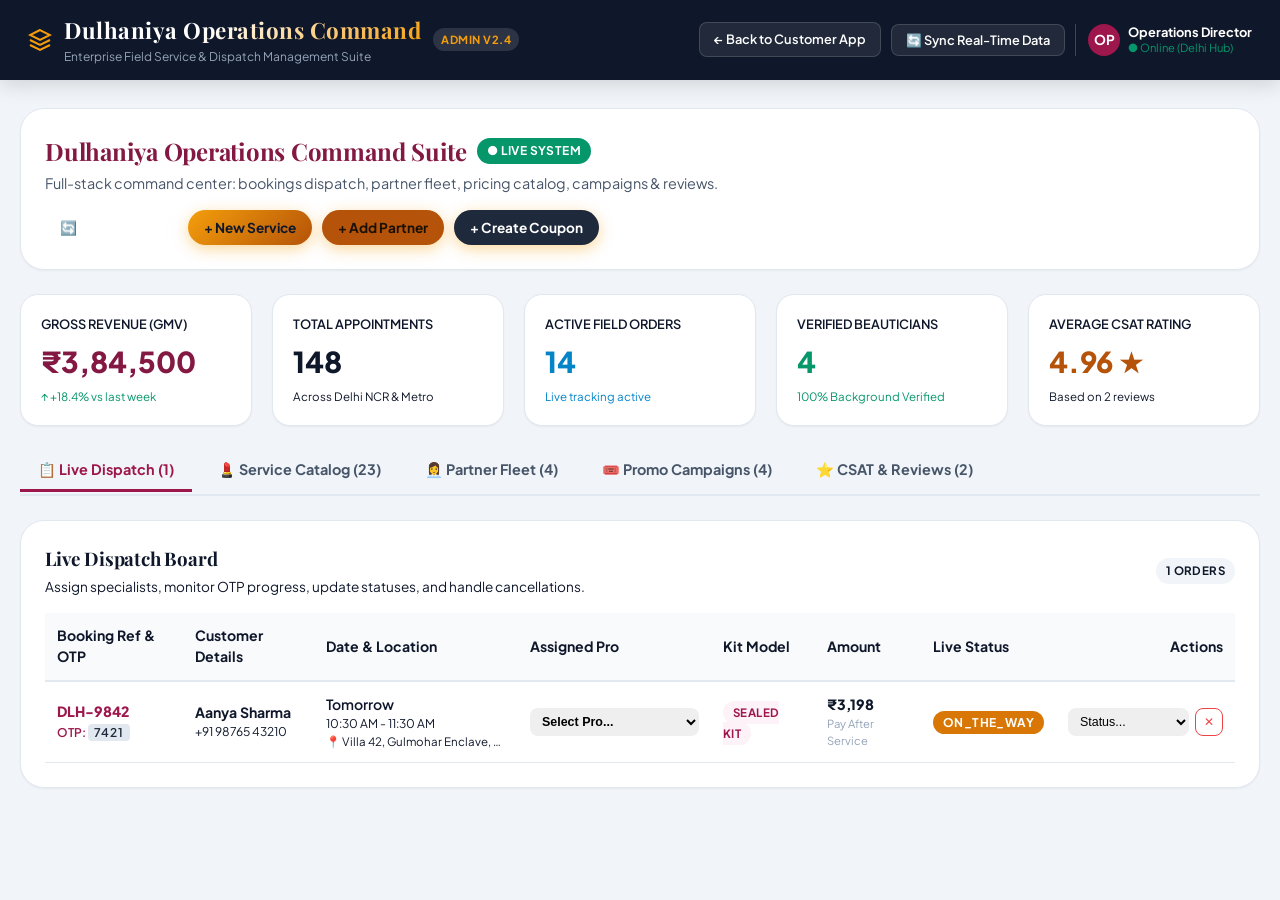
==== public/admin.html @ 92148658 "Add dedicated Admin UI, SEO keywords with JSON-LD schemas, product instructions, GTM gig acquisition" ====
<!DOCTYPE html>
<html lang="en">
<head>
  <meta charset="UTF-8" />
  <meta name="viewport" content="width=device-width, initial-scale=1.0" />
  <title>Dulhaniya Operations Command Suite - Enterprise Admin Portal</title>
  <meta name="robots" content="noindex, nofollow" />
  
  <link rel="preconnect" href="https://fonts.googleapis.com" />
  <link rel="preconnect" href="https://fonts.gstatic.com" crossorigin />
  <link href="https://fonts.googleapis.com/css2?family=Playfair+Display:ital,wght@0,600;0,700;0,900;1,600&family=Plus+Jakarta+Sans:wght@400;500;600;700;800&display=swap" rel="stylesheet" />

  <link rel="stylesheet" href="css/styles.css" />
  <style>
    body {
      background-color: var(--slate-100);
      font-family: 'Plus Jakarta Sans', system-ui, -apple-system, sans-serif;
    }
    .admin-top-bar {
      background: var(--slate-900);
      color: #fff;
      padding: 14px 28px;
      display: flex;
      justify-content: space-between;
      align-items: center;
      box-shadow: 0 4px 20px rgba(0,0,0,0.15);
      position: sticky;
      top: 0;
      z-index: 50;
    }
    .admin-brand {
      display: flex;
      align-items: center;
      gap: 12px;
      text-decoration: none;
      color: #fff;
    }
    .admin-brand h1 {
      font-family: 'Playfair Display', serif;
      font-size: 1.4rem;
      margin: 0;
      letter-spacing: 0.5px;
      background: linear-gradient(135deg, #fff 40%, var(--gold-light) 100%);
      -webkit-background-clip: text;
      -webkit-text-fill-color: transparent;
    }
    .admin-tag {
      font-size: 0.7rem;
      background: rgba(255,255,255,0.12);
      padding: 3px 8px;
      border-radius: 9999px;
      color: var(--gold-light);
      font-weight: 700;
      text-transform: uppercase;
      letter-spacing: 0.5px;
    }
    .admin-nav-links {
      display: flex;
      gap: 10px;
      align-items: center;
    }
    .btn-admin-nav {
      background: rgba(255,255,255,0.08);
      color: #fff;
      border: 1px solid rgba(255,255,255,0.15);
      padding: 7px 14px;
      border-radius: var(--radius-sm);
      font-size: 0.8rem;
      font-weight: 600;
      cursor: pointer;
      text-decoration: none;
      transition: all 0.2s ease;
    }
    .btn-admin-nav:hover {
      background: rgba(255,255,255,0.18);
      color: #fff;
    }
    .admin-container {
      max-width: 1400px;
      margin: 28px auto;
      padding: 0 20px 60px;
    }
  </style>
</head>
<body>

  <!-- Admin Top Navigation Bar -->
  <header class="admin-top-bar">
    <div class="admin-brand">
      <svg width="24" height="24" viewBox="0 0 24 24" fill="none" stroke="var(--gold-light)" stroke-width="2">
        <path d="M12 2L2 7l10 5 10-5-10-5zM2 17l10 5 10-5M2 12l10 5 10-5"></path>
      </svg>
      <div>
        <h1>Dulhaniya Operations Command</h1>
        <div style="font-size:0.75rem; color:var(--slate-400);">Enterprise Field Service & Dispatch Management Suite</div>
      </div>
      <span class="admin-tag">Admin v2.4</span>
    </div>

    <div class="admin-nav-links">
      <a href="index.html" class="btn-admin-nav">← Back to Customer App</a>
      <button class="btn-admin-nav" onclick="Admin.init()">🔄 Sync Real-Time Data</button>
      <div style="display:flex; align-items:center; gap:8px; padding-left:12px; border-left:1px solid rgba(255,255,255,0.2);">
        <div style="width:32px; height:32px; border-radius:50%; background:var(--primary); color:#fff; display:flex; align-items:center; justify-content:center; font-weight:700; font-size:0.85rem;">
          OP
        </div>
        <div style="font-size:0.8rem; line-height:1.2;">
          <div style="font-weight:700;">Operations Director</div>
          <div style="font-size:0.7rem; color:var(--emerald);">● Online (Delhi Hub)</div>
        </div>
      </div>
    </div>
  </header>

  <!-- Main Admin Portal Content Container -->
  <main class="admin-container">
    <div id="admin-portal-content">
      <!-- Dynamically rendered by admin.js -->
      <div style="text-align:center; padding:80px 20px; color:var(--slate-500);">
        <div style="font-size:2.5rem; margin-bottom:12px;">⏳</div>
        <h3>Loading Dulhaniya Operations Command Room...</h3>
        <p style="font-size:0.9rem;">Connecting to dual REST APIs and local data stores...</p>
      </div>
    </div>
  </main>

  <!-- Modals Container (re-used from admin.js) -->
  <div class="modal-overlay" id="add-service-modal">
    <div class="modal-content">
      <div class="modal-header">
        <h3>Add New Service to Catalog</h3>
        <button class="btn-close" onclick="Admin.closeAddServiceModal()">✕</button>
      </div>
      <div class="modal-body">
        <form onsubmit="Admin.submitNewService(event)">
          <div style="margin-bottom:12px;">
            <label style="font-size:0.8rem; font-weight:700;">Service Title:</label>
            <input type="text" name="title" required placeholder="e.g. Diamond Radiance Peel Facial" style="width:100%; padding:8px; border:1px solid var(--slate-300); border-radius:var(--radius-sm);" />
          </div>
          <div style="margin-bottom:12px;">
            <label style="font-size:0.8rem; font-weight:700;">Category:</label>
            <select name="category_slug" style="width:100%; padding:8px; border:1px solid var(--slate-300); border-radius:var(--radius-sm);">
              <option value="bridal-wedding">Bridal & Wedding Glow</option>
              <option value="facials-cleanups">Facials & Skin Rituals</option>
              <option value="waxing">Waxing & Smooth Skin</option>
              <option value="mani-pedi">Manicure & Pedicure Spas</option>
              <option value="hair-care">Hair Care, Spa & Styling</option>
              <option value="bleach-detan">Bleach, Detan & Glow Packs</option>
              <option value="body-spa">Full Body Spa & Massages</option>
              <option value="groom-men">Groom & Men's Salon</option>
            </select>
          </div>
          <div style="margin-bottom:12px;">
            <label style="font-size:0.8rem; font-weight:700;">Subtitle:</label>
            <input type="text" name="subtitle" placeholder="Short benefit summary" style="width:100%; padding:8px; border:1px solid var(--slate-300); border-radius:var(--radius-sm);" />
          </div>
          <div style="display:grid; grid-template-columns:1fr 1fr 1fr; gap:10px; margin-bottom:12px;">
            <div>
              <label style="font-size:0.8rem; font-weight:700;">Duration (Mins):</label>
              <input type="number" name="duration_mins" value="60" style="width:100%; padding:8px; border:1px solid var(--slate-300); border-radius:var(--radius-sm);" />
            </div>
            <div>
              <label style="font-size:0.8rem; font-weight:700;">Regular Price (₹):</label>
              <input type="number" name="price" value="2499" style="width:100%; padding:8px; border:1px solid var(--slate-300); border-radius:var(--radius-sm);" />
            </div>
            <div>
              <label style="font-size:0.8rem; font-weight:700;">Offer Price (₹):</label>
              <input type="number" name="discounted_price" value="1799" style="width:100%; padding:8px; border:1px solid var(--slate-300); border-radius:var(--radius-sm);" />
            </div>
          </div>
          <div style="margin-bottom:12px;">
            <label style="font-size:0.8rem; font-weight:700;">BYO Product Labor Deduction (₹):</label>
            <input type="number" name="byo_product_discount" value="250" style="width:100%; padding:8px; border:1px solid var(--slate-300); border-radius:var(--radius-sm);" />
          </div>
          <div style="margin-bottom:12px;">
            <label style="font-size:0.8rem; font-weight:700;">Image URL:</label>
            <input type="url" name="image_url" placeholder="https://..." value="https://images.unsplash.com/photo-1512290900672-1f02e6462791?auto=format&fit=crop&w=700&q=80" style="width:100%; padding:8px; border:1px solid var(--slate-300); border-radius:var(--radius-sm);" />
          </div>
          <div style="margin-bottom:12px;">
            <label style="font-size:0.8rem; font-weight:700;">Description:</label>
            <textarea name="description" rows="2" style="width:100%; padding:8px; border:1px solid var(--slate-300); border-radius:var(--radius-sm);"></textarea>
          </div>
          <div style="display:flex; gap:16px; margin-bottom:16px;">
            <label><input type="checkbox" name="is_bridal_exclusive" /> Bridal Exclusive</label>
            <label><input type="checkbox" name="is_bestseller" checked /> Bestseller</label>
          </div>
          <button type="submit" class="btn-checkout" style="margin-top:0;">Save Service to Catalog</button>
        </form>
      </div>
    </div>
  </div>

  <!-- Scripts -->
  <script src="js/data.js"></script>
  <script src="js/tracker.js"></script>
  <script src="js/admin.js"></script>
  <script>
    // Toast notification shim for standalone admin page
    window.App = {
      showToast: function(msg) {
        let container = document.getElementById("toast-container");
        if (!container) {
          container = document.createElement("div");
          container.id = "toast-container";
          container.style.cssText = "position:fixed; bottom:24px; left:50%; transform:translateX(-50%); z-index:200; pointer-events:none;";
          document.body.appendChild(container);
        }
        const toast = document.createElement("div");
        toast.style.cssText = "background:rgba(15,23,42,0.95); color:#fff; padding:12px 24px; border-radius:9999px; font-size:0.9rem; font-weight:600; box-shadow:0 10px 25px rgba(0,0,0,0.3);";
        toast.textContent = msg;
        container.appendChild(toast);
        setTimeout(() => toast.remove(), 3200);
      },
      loadServices: function() {}
    };

    document.addEventListener("DOMContentLoaded", () => {
      Admin.init();
    });
  </script>
</body>
</html>
---- public/css/styles.css ----
/* ==========================================================================
   Dulhaniya - Luxury Salon & Bridal Studio at Home
   Modern, Responsive, High-Performance Design System
   ========================================================================== */

:root {
  --primary: #9d174d;          /* Royal Bridal Magenta */
  --primary-dark: #831843;     /* Deep Velvet Crimson */
  --primary-light: #be185d;    /* Vibrant Rose */
  --primary-subtle: #fdf2f8;   /* Soft Rose Tint */
  --primary-border: #fbcfe8;

  --gold: #b45309;             /* Royal Gold */
  --gold-light: #f59e0b;       /* Warm Champagne Gold */
  --gold-subtle: #fef3c7;      /* Pale Gold Tint */
  --gold-border: #fde68a;

  --emerald: #059669;          /* Safety & Verified Green */
  --emerald-subtle: #ecfdf5;

  --slate-900: #0f172a;        /* Deep Charcoal Text */
  --slate-800: #1e293b;
  --slate-600: #475569;
  --slate-400: #94a3b8;
  --slate-200: #e2e8f0;
  --slate-100: #f1f5f9;
  --slate-50:  #f8fafc;
  --white:     #ffffff;

  --font-serif: 'Playfair Display', Georgia, serif;
  --font-sans: -apple-system, BlinkMacSystemFont, 'Segoe UI', Roboto, Helvetica, Arial, sans-serif;

  --shadow-sm: 0 1px 2px 0 rgba(0, 0, 0, 0.05);
  --shadow-md: 0 4px 6px -1px rgba(0, 0, 0, 0.1), 0 2px 4px -2px rgba(0, 0, 0, 0.1);
  --shadow-lg: 0 10px 15px -3px rgba(0, 0, 0, 0.1), 0 4px 6px -4px rgba(0, 0, 0, 0.1);
  --shadow-xl: 0 20px 25px -5px rgba(0, 0, 0, 0.1), 0 8px 10px -6px rgba(0, 0, 0, 0.1);
  --shadow-rose: 0 10px 25px -5px rgba(157, 23, 77, 0.25);

  --radius-sm: 8px;
  --radius-md: 12px;
  --radius-lg: 18px;
  --radius-xl: 24px;
  --radius-full: 9999px;

  --transition-fast: 0.15s ease;
  --transition-normal: 0.25s ease;
}

* {
  box-sizing: border-box;
  margin: 0;
  padding: 0;
}

body {
  font-family: var(--font-sans);
  background-color: var(--slate-50);
  color: var(--slate-900);
  line-height: 1.5;
  -webkit-font-smoothing: antialiased;
  overflow-x: hidden;
}

/* Typography Helpers */
h1, h2, h3, .brand-font {
  font-family: var(--font-serif);
  font-weight: 700;
  letter-spacing: -0.01em;
}

a {
  color: inherit;
  text-decoration: none;
}

button {
  cursor: pointer;
  font-family: inherit;
  border: none;
  background: none;
  transition: all var(--transition-fast);
}

/* ================= Top Banner ================= */
.top-announcement {
  background: linear-gradient(90deg, #831843, #be123c, #b45309);
  color: var(--white);
  padding: 8px 16px;
  font-size: 0.85rem;
  font-weight: 500;
  display: flex;
  justify-content: space-between;
  align-items: center;
  position: relative;
  z-index: 50;
}

.top-announcement .banner-content {
  display: flex;
  align-items: center;
  gap: 8px;
  margin: 0 auto;
}

.top-announcement .tag {
  background: rgba(255, 255, 255, 0.25);
  padding: 2px 8px;
  border-radius: var(--radius-full);
  font-size: 0.75rem;
  font-weight: 700;
  letter-spacing: 0.5px;
}

/* ================= Header Navigation ================= */
.header-nav {
  background: var(--white);
  border-bottom: 1px solid var(--slate-200);
  position: sticky;
  top: 0;
  z-index: 40;
  box-shadow: var(--shadow-sm);
}

.nav-container {
  max-width: 1280px;
  margin: 0 auto;
  padding: 12px 20px;
  display: flex;
  align-items: center;
  justify-content: space-between;
  gap: 20px;
}

.brand-wrapper {
  display: flex;
  align-items: center;
  gap: 10px;
  text-decoration: none;
}

.brand-icon {
  width: 44px;
  height: 44px;
  background: linear-gradient(135deg, var(--primary), var(--gold));
  border-radius: var(--radius-md);
  display: flex;
  align-items: center;
  justify-content: center;
  color: var(--white);
  box-shadow: 0 4px 10px rgba(157, 23, 77, 0.3);
}

.brand-text h1 {
  font-size: 1.55rem;
  line-height: 1.1;
  color: var(--primary-dark);
}

.brand-text span {
  font-size: 0.72rem;
  font-weight: 600;
  color: var(--gold);
  letter-spacing: 1px;
  text-transform: uppercase;
  display: block;
}

.location-picker {
  display: flex;
  align-items: center;
  gap: 6px;
  background: var(--slate-100);
  padding: 8px 14px;
  border-radius: var(--radius-full);
  font-size: 0.85rem;
  font-weight: 500;
  color: var(--slate-800);
  border: 1px solid var(--slate-200);
  cursor: pointer;
}

.location-picker:hover {
  background: var(--primary-subtle);
  border-color: var(--primary-border);
}

.search-box-wrapper {
  flex: 1;
  max-width: 420px;
  position: relative;
}

.search-box {
  width: 100%;
  padding: 10px 16px 10px 42px;
  border-radius: var(--radius-full);
  border: 1.5px solid var(--slate-200);
  background: var(--slate-50);
  font-size: 0.9rem;
  transition: all var(--transition-fast);
}

.search-box:focus {
  outline: none;
  background: var(--white);
  border-color: var(--primary);
  box-shadow: 0 0 0 4px rgba(157, 23, 77, 0.1);
}

.search-icon-pos {
  position: absolute;
  left: 14px;
  top: 50%;
  transform: translateY(-50%);
  color: var(--slate-400);
  pointer-events: none;
}

.nav-actions {
  display: flex;
  align-items: center;
  gap: 12px;
}

.mode-pills {
  display: flex;
  background: var(--slate-100);
  padding: 3px;
  border-radius: var(--radius-full);
  border: 1px solid var(--slate-200);
}

.mode-btn {
  padding: 6px 14px;
  font-size: 0.8rem;
  font-weight: 600;
  border-radius: var(--radius-full);
  color: var(--slate-600);
  transition: all var(--transition-fast);
}

.mode-btn.active {
  background: var(--white);
  color: var(--primary);
  box-shadow: var(--shadow-sm);
}

.cart-btn {
  display: flex;
  align-items: center;
  gap: 8px;
  background: linear-gradient(135deg, var(--primary), var(--primary-dark));
  color: var(--white);
  padding: 9px 18px;
  border-radius: var(--radius-full);
  font-weight: 600;
  font-size: 0.9rem;
  box-shadow: var(--shadow-rose);
  position: relative;
}

.cart-btn:hover {
  transform: translateY(-1px);
  filter: brightness(1.05);
}

.cart-badge {
  background: var(--gold-light);
  color: var(--slate-900);
  font-size: 0.75rem;
  font-weight: 700;
  padding: 2px 7px;
  border-radius: var(--radius-full);
}

/* ================= Hero Showcase ================= */
.hero-section {
  max-width: 1280px;
  margin: 20px auto;
  padding: 0 20px;
}

.hero-card {
  background: linear-gradient(135deg, #4a0429 0%, #831843 60%, #9d174d 100%);
  border-radius: var(--radius-xl);
  color: var(--white);
  padding: 48px;
  position: relative;
  overflow: hidden;
  box-shadow: var(--shadow-xl);
  display: flex;
  align-items: center;
  justify-content: space-between;
}

.hero-card::after {
  content: "";
  position: absolute;
  right: -50px;
  top: -50px;
  width: 450px;
  height: 450px;
  background: radial-gradient(circle, rgba(245, 158, 11, 0.25) 0%, transparent 70%);
  border-radius: 50%;
  pointer-events: none;
}

.hero-content {
  max-width: 620px;
  z-index: 2;
}

.hero-pill {
  display: inline-flex;
  align-items: center;
  gap: 8px;
  background: rgba(255, 255, 255, 0.15);
  backdrop-filter: blur(8px);
  border: 1px solid rgba(255, 255, 255, 0.25);
  padding: 6px 14px;
  border-radius: var(--radius-full);
  font-size: 0.8rem;
  font-weight: 600;
  color: var(--gold-light);
  margin-bottom: 16px;
}

.hero-title {
  font-size: 2.8rem;
  line-height: 1.15;
  margin-bottom: 14px;
  color: #fff;
}

.hero-title span {
  color: #fde68a;
}

.hero-subtitle {
  font-size: 1.05rem;
  color: rgba(255, 255, 255, 0.85);
  margin-bottom: 24px;
  line-height: 1.6;
}

.hero-stats {
  display: flex;
  gap: 24px;
  margin-bottom: 28px;
}

.stat-item h4 {
  font-size: 1.5rem;
  color: var(--gold-light);
  font-weight: 700;
}

.stat-item p {
  font-size: 0.78rem;
  color: rgba(255, 255, 255, 0.75);
  text-transform: uppercase;
  letter-spacing: 0.5px;
}

.hero-cta-group {
  display: flex;
  gap: 14px;
  flex-wrap: wrap;
}

.btn-primary {
  background: linear-gradient(135deg, var(--gold-light), var(--gold));
  color: var(--slate-900);
  font-weight: 700;
  padding: 13px 28px;
  border-radius: var(--radius-full);
  box-shadow: 0 4px 15px rgba(245, 158, 11, 0.4);
}

.btn-primary:hover {
  transform: translateY(-2px);
  box-shadow: 0 6px 20px rgba(245, 158, 11, 0.5);
}

.btn-secondary {
  background: rgba(255, 255, 255, 0.15);
  color: var(--white);
  border: 1px solid rgba(255, 255, 255, 0.3);
  font-weight: 600;
  padding: 13px 24px;
  border-radius: var(--radius-full);
  backdrop-filter: blur(4px);
}

.btn-secondary:hover {
  background: rgba(255, 255, 255, 0.25);
}

.hero-badge-box {
  background: rgba(255, 255, 255, 0.1);
  backdrop-filter: blur(12px);
  border: 1px solid rgba(255, 255, 255, 0.2);
  border-radius: var(--radius-lg);
  padding: 24px;
  width: 340px;
  z-index: 2;
  box-shadow: 0 10px 30px rgba(0, 0, 0, 0.3);
}

.hero-badge-header {
  display: flex;
  align-items: center;
  gap: 12px;
  margin-bottom: 16px;
}

.hygiene-score {
  font-size: 1.8rem;
  font-weight: 800;
  color: var(--gold-light);
}

.hygiene-badge-list {
  display: flex;
  flex-direction: column;
  gap: 10px;
  font-size: 0.85rem;
}

.hygiene-badge-item {
  display: flex;
  align-items: center;
  gap: 8px;
  color: rgba(255, 255, 255, 0.9);
}

/* ================= Product Freedom Notice (Patent-Free Distinction) ================= */
.freedom-banner {
  max-width: 1280px;
  margin: 20px auto;
  padding: 0 20px;
}

.freedom-card {
  background: var(--white);
  border: 1.5px solid var(--gold-border);
  border-radius: var(--radius-lg);
  padding: 20px 24px;
  display: flex;
  align-items: center;
  justify-content: space-between;
  gap: 20px;
  box-shadow: var(--shadow-sm);
  background-image: linear-gradient(to right, #fffbeb, #ffffff);
}

.freedom-info {
  display: flex;
  align-items: flex-start;
  gap: 16px;
}

.freedom-icon {
  width: 48px;
  height: 48px;
  border-radius: var(--radius-md);
  background: var(--gold-subtle);
  color: var(--gold);
  display: flex;
  align-items: center;
  justify-content: center;
  flex-shrink: 0;
}

.freedom-text h3 {
  font-size: 1.15rem;
  color: var(--slate-900);
  margin-bottom: 4px;
}

.freedom-text p {
  font-size: 0.875rem;
  color: var(--slate-600);
}

.freedom-pill-tag {
  background: var(--gold);
  color: var(--white);
  font-size: 0.72rem;
  font-weight: 700;
  padding: 4px 10px;
  border-radius: var(--radius-full);
  text-transform: uppercase;
}

/* ================= Category Tabs ================= */
.category-section {
  max-width: 1280px;
  margin: 32px auto 20px;
  padding: 0 20px;
}

.section-header {
  display: flex;
  justify-content: space-between;
  align-items: flex-end;
  margin-bottom: 18px;
}

.section-header h2 {
  font-size: 1.85rem;
  color: var(--slate-900);
}

.section-header p {
  color: var(--slate-600);
  font-size: 0.95rem;
  margin-top: 4px;
}

.category-scroll {
  display: flex;
  gap: 12px;
  overflow-x: auto;
  padding-bottom: 12px;
  scrollbar-width: thin;
}

.category-pill {
  display: flex;
  align-items: center;
  gap: 10px;
  background: var(--white);
  border: 1.5px solid var(--slate-200);
  padding: 10px 18px;
  border-radius: var(--radius-full);
  font-size: 0.88rem;
  font-weight: 600;
  color: var(--slate-700);
  white-space: nowrap;
  box-shadow: var(--shadow-sm);
  transition: all var(--transition-fast);
}

.category-pill:hover {
  border-color: var(--primary-light);
  color: var(--primary);
  transform: translateY(-1px);
}

.category-pill.active {
  background: var(--primary-subtle);
  border-color: var(--primary);
  color: var(--primary-dark);
  box-shadow: 0 2px 8px rgba(157, 23, 77, 0.15);
}

.category-pill-icon {
  width: 28px;
  height: 28px;
  border-radius: 50%;
  background: var(--slate-100);
  display: flex;
  align-items: center;
  justify-content: center;
  color: var(--primary);
}

.category-pill.active .category-pill-icon {
  background: var(--primary);
  color: var(--white);
}

/* ================= Filter Bar ================= */
.filter-bar {
  max-width: 1280px;
  margin: 0 auto 24px;
  padding: 0 20px;
  display: flex;
  justify-content: space-between;
  align-items: center;
  gap: 16px;
  flex-wrap: wrap;
}

.filter-tags {
  display: flex;
  gap: 8px;
  flex-wrap: wrap;
}

.filter-tag {
  background: var(--white);
  border: 1px solid var(--slate-200);
  padding: 6px 14px;
  border-radius: var(--radius-full);
  font-size: 0.82rem;
  font-weight: 500;
  color: var(--slate-600);
}

.filter-tag:hover, .filter-tag.active {
  background: var(--slate-800);
  color: var(--white);
  border-color: var(--slate-800);
}

.product-mode-selector {
  display: flex;
  align-items: center;
  gap: 8px;
  background: var(--white);
  border: 1px solid var(--slate-200);
  padding: 6px 12px;
  border-radius: var(--radius-full);
  font-size: 0.85rem;
}

.mode-toggle-btn {
  padding: 4px 10px;
  border-radius: var(--radius-full);
  font-size: 0.78rem;
  font-weight: 600;
}

.mode-toggle-btn.active {
  background: var(--primary);
  color: var(--white);
}

/* ================= Services Grid ================= */
.services-section {
  max-width: 1280px;
  margin: 0 auto 40px;
  padding: 0 20px;
}

.services-grid {
  display: grid;
  grid-template-columns: repeat(auto-fill, minmax(360px, 1fr));
  gap: 24px;
}

.service-card {
  background: var(--white);
  border-radius: var(--radius-lg);
  border: 1px solid var(--slate-200);
  overflow: hidden;
  box-shadow: var(--shadow-sm);
  transition: all var(--transition-normal);
  display: flex;
  flex-direction: column;
}

.service-card:hover {
  transform: translateY(-4px);
  box-shadow: var(--shadow-lg);
  border-color: var(--primary-border);
}

.service-image-wrapper {
  position: relative;
  height: 200px;
  overflow: hidden;
  background: var(--slate-100);
}

.service-image {
  width: 100%;
  height: 100%;
  object-fit: cover;
  transition: transform 0.4s ease;
}

.service-card:hover .service-image {
  transform: scale(1.04);
}

.service-badges {
  position: absolute;
  top: 12px;
  left: 12px;
  display: flex;
  gap: 6px;
  flex-wrap: wrap;
}

.badge {
  padding: 4px 10px;
  border-radius: var(--radius-full);
  font-size: 0.72rem;
  font-weight: 700;
  letter-spacing: 0.4px;
  text-transform: uppercase;
}

.badge-bridal {
  background: linear-gradient(135deg, #be123c, #831843);
  color: var(--white);
  box-shadow: 0 2px 6px rgba(190, 18, 60, 0.4);
}

.badge-bestseller {
  background: var(--gold-light);
  color: var(--slate-900);
  box-shadow: 0 2px 6px rgba(245, 158, 11, 0.3);
}

.duration-pill {
  position: absolute;
  bottom: 12px;
  right: 12px;
  background: rgba(15, 23, 42, 0.85);
  backdrop-filter: blur(4px);
  color: var(--white);
  padding: 4px 10px;
  border-radius: var(--radius-full);
  font-size: 0.75rem;
  font-weight: 600;
  display: flex;
  align-items: center;
  gap: 4px;
}

.service-body {
  padding: 20px;
  display: flex;
  flex-direction: column;
  flex: 1;
}

.rating-line {
  display: flex;
  align-items: center;
  gap: 6px;
  margin-bottom: 8px;
  font-size: 0.82rem;
  color: var(--slate-600);
}

.star-box {
  background: #fef08a;
  color: #854d0e;
  padding: 2px 6px;
  border-radius: 4px;
  font-weight: 700;
  display: flex;
  align-items: center;
  gap: 3px;
}

.service-title {
  font-size: 1.25rem;
  line-height: 1.25;
  color: var(--slate-900);
  margin-bottom: 6px;
}

.service-subtitle {
  font-size: 0.85rem;
  color: var(--slate-600);
  margin-bottom: 14px;
  display: -webkit-box;
  -webkit-line-clamp: 2;
  -webkit-box-orient: vertical;
  overflow: hidden;
}

.service-steps-preview {
  display: flex;
  flex-direction: column;
  gap: 6px;
  margin-bottom: 16px;
  background: var(--slate-50);
  padding: 10px 12px;
  border-radius: var(--radius-sm);
  border: 1px solid var(--slate-200);
}

.step-preview-item {
  font-size: 0.8rem;
  color: var(--slate-700);
  display: flex;
  align-items: center;
  gap: 6px;
}

.step-dot {
  width: 6px;
  height: 6px;
  border-radius: 50%;
  background: var(--primary);
  flex-shrink: 0;
}

.price-choice-box {
  margin-top: auto;
  padding-top: 14px;
  border-top: 1px dashed var(--slate-200);
}

.price-row {
  display: flex;
  align-items: baseline;
  gap: 8px;
  margin-bottom: 4px;
}

.current-price {
  font-size: 1.45rem;
  font-weight: 800;
  color: var(--primary-dark);
}

.original-price {
  font-size: 0.95rem;
  color: var(--slate-400);
  text-decoration: line-through;
}

.save-pill {
  font-size: 0.75rem;
  font-weight: 700;
  color: var(--emerald);
  background: var(--emerald-subtle);
  padding: 2px 6px;
  border-radius: 4px;
}

.byo-option-note {
  font-size: 0.78rem;
  color: var(--gold);
  font-weight: 600;
  margin-bottom: 14px;
  display: flex;
  align-items: center;
  gap: 4px;
}

.service-action-row {
  display: flex;
  gap: 10px;
  align-items: center;
}

.btn-details {
  flex: 1;
  padding: 10px;
  border: 1px solid var(--slate-200);
  border-radius: var(--radius-md);
  font-size: 0.85rem;
  font-weight: 600;
  color: var(--slate-700);
  text-align: center;
}

.btn-details:hover {
  background: var(--slate-100);
}

.btn-add-cart {
  flex: 1.3;
  padding: 10px 16px;
  background: var(--primary);
  color: var(--white);
  border-radius: var(--radius-md);
  font-size: 0.88rem;
  font-weight: 700;
  box-shadow: 0 2px 8px rgba(157, 23, 77, 0.25);
  display: flex;
  align-items: center;
  justify-content: center;
  gap: 6px;
}

.btn-add-cart:hover {
  background: var(--primary-dark);
}

.btn-add-cart.in-cart {
  background: var(--emerald);
  box-shadow: 0 2px 8px rgba(5, 150, 105, 0.25);
}

/* ================= Comparison Section ================= */
.comparison-section {
  max-width: 1280px;
  margin: 50px auto;
  padding: 0 20px;
}

.comparison-box {
  background: var(--white);
  border-radius: var(--radius-xl);
  border: 1px solid var(--slate-200);
  padding: 36px;
  box-shadow: var(--shadow-md);
}

.comparison-table {
  width: 100%;
  border-collapse: collapse;
  margin-top: 24px;
  font-size: 0.95rem;
}

.comparison-table th, .comparison-table td {
  padding: 16px 20px;
  text-align: left;
}

.comparison-table th {
  background: var(--slate-50);
  font-size: 0.95rem;
  font-weight: 700;
  border-bottom: 2px solid var(--slate-200);
}

.comparison-table th.brand-col {
  background: var(--primary-subtle);
  color: var(--primary-dark);
  border-bottom-color: var(--primary);
  font-size: 1.1rem;
}

.comparison-table tr:not(:last-child) td {
  border-bottom: 1px solid var(--slate-200);
}

.comparison-table td.brand-col {
  background: rgba(253, 242, 248, 0.4);
  font-weight: 600;
  color: var(--slate-900);
}

/* ================= Testimonials / Reviews ================= */
.reviews-section {
  max-width: 1280px;
  margin: 50px auto;
  padding: 0 20px;
}

.reviews-grid {
  display: grid;
  grid-template-columns: repeat(auto-fit, minmax(280px, 1fr));
  gap: 20px;
}

.review-card {
  background: var(--white);
  padding: 24px;
  border-radius: var(--radius-lg);
  border: 1px solid var(--slate-200);
  box-shadow: var(--shadow-sm);
  display: flex;
  flex-direction: column;
}

.review-card-stars {
  color: #eab308;
  margin-bottom: 10px;
}

.review-card-comment {
  font-size: 0.9rem;
  color: var(--slate-700);
  line-height: 1.6;
  margin-bottom: 16px;
  flex: 1;
  font-style: italic;
}

.review-author {
  display: flex;
  align-items: center;
  justify-content: space-between;
  border-top: 1px solid var(--slate-100);
  padding-top: 12px;
}

.author-info h5 {
  font-size: 0.88rem;
  color: var(--slate-900);
}

.author-info span {
  font-size: 0.75rem;
  color: var(--slate-500);
}

.verified-pill {
  font-size: 0.72rem;
  font-weight: 700;
  color: var(--emerald);
  background: var(--emerald-subtle);
  padding: 2px 8px;
  border-radius: var(--radius-full);
}

/* ================= Floating Active Order Pill ================= */
.floating-order-tracker {
  position: fixed;
  bottom: 24px;
  right: 24px;
  background: linear-gradient(135deg, #1e293b, #0f172a);
  color: var(--white);
  padding: 14px 20px;
  border-radius: var(--radius-full);
  box-shadow: 0 10px 25px rgba(0, 0, 0, 0.3);
  display: flex;
  align-items: center;
  gap: 14px;
  z-index: 60;
  cursor: pointer;
  border: 1.5px solid rgba(255, 255, 255, 0.2);
  transition: transform var(--transition-fast);
  animation: pulse-border 2s infinite;
}

.floating-order-tracker:hover {
  transform: scale(1.03);
}

@keyframes pulse-border {
  0% { box-shadow: 0 0 0 0 rgba(157, 23, 77, 0.5); }
  70% { box-shadow: 0 0 0 12px rgba(157, 23, 77, 0); }
  100% { box-shadow: 0 0 0 0 rgba(157, 23, 77, 0); }
}

.pulse-dot {
  width: 10px;
  height: 10px;
  border-radius: 50%;
  background: #22c55e;
  box-shadow: 0 0 8px #22c55e;
}

/* ================= Modals and Drawers ================= */
.modal-overlay {
  position: fixed;
  inset: 0;
  background: rgba(15, 23, 42, 0.6);
  backdrop-filter: blur(4px);
  z-index: 100;
  display: none;
  align-items: center;
  justify-content: center;
  padding: 20px;
}

.modal-overlay.active {
  display: flex;
}

.modal-content {
  background: var(--white);
  border-radius: var(--radius-xl);
  max-width: 640px;
  width: 100%;
  max-height: 90vh;
  overflow-y: auto;
  box-shadow: var(--shadow-xl);
  position: relative;
  animation: modal-pop 0.25s ease-out;
}

@keyframes modal-pop {
  from { opacity: 0; transform: scale(0.95); }
  to { opacity: 1; transform: scale(1); }
}

.modal-header {
  padding: 20px 24px;
  border-bottom: 1px solid var(--slate-200);
  display: flex;
  align-items: center;
  justify-content: space-between;
  position: sticky;
  top: 0;
  background: var(--white);
  z-index: 10;
}

.modal-header h3 {
  font-size: 1.35rem;
  color: var(--slate-900);
}

.btn-close {
  width: 36px;
  height: 36px;
  border-radius: 50%;
  background: var(--slate-100);
  display: flex;
  align-items: center;
  justify-content: center;
  color: var(--slate-600);
  font-size: 1.2rem;
}

.btn-close:hover {
  background: var(--slate-200);
}

.modal-body {
  padding: 24px;
}

/* ================= Cart Drawer ================= */
.drawer-overlay {
  position: fixed;
  inset: 0;
  background: rgba(15, 23, 42, 0.5);
  backdrop-filter: blur(4px);
  z-index: 90;
  display: none;
}

.drawer-overlay.active {
  display: block;
}

.cart-drawer {
  position: fixed;
  top: 0;
  right: -480px;
  width: 100%;
  max-width: 480px;
  height: 100vh;
  background: var(--white);
  z-index: 95;
  box-shadow: -4px 0 25px rgba(0, 0, 0, 0.15);
  transition: right 0.3s cubic-bezier(0.16, 1, 0.3, 1);
  display: flex;
  flex-direction: column;
}

.cart-drawer.active {
  right: 0;
}

.cart-header {
  padding: 20px;
  border-bottom: 1px solid var(--slate-200);
  display: flex;
  justify-content: space-between;
  align-items: center;
}

.cart-items-list {
  flex: 1;
  overflow-y: auto;
  padding: 20px;
  display: flex;
  flex-direction: column;
  gap: 16px;
}

.cart-item-card {
  border: 1px solid var(--slate-200);
  border-radius: var(--radius-md);
  padding: 14px;
  background: var(--white);
  display: flex;
  justify-content: space-between;
  align-items: center;
  gap: 12px;
}

.cart-item-info h5 {
  font-size: 0.95rem;
  margin-bottom: 4px;
}

.cart-item-price {
  font-size: 1.05rem;
  font-weight: 700;
  color: var(--primary-dark);
}

.cart-item-remove {
  color: #ef4444;
  font-size: 0.8rem;
  font-weight: 600;
  padding: 4px 8px;
  border-radius: 4px;
}

.cart-item-remove:hover {
  background: #fee2e2;
}

.cart-kit-toggle {
  background: var(--slate-50);
  border: 1px solid var(--slate-200);
  border-radius: var(--radius-md);
  padding: 14px;
  margin-bottom: 16px;
}

.cart-kit-toggle-header {
  display: flex;
  justify-content: space-between;
  align-items: center;
  margin-bottom: 10px;
  font-size: 0.85rem;
  font-weight: 700;
}

.kit-toggle-options {
  display: grid;
  grid-template-columns: 1fr 1fr;
  gap: 8px;
}

.kit-option-btn {
  padding: 8px;
  border: 1.5px solid var(--slate-200);
  border-radius: var(--radius-sm);
  background: var(--white);
  font-size: 0.78rem;
  text-align: center;
  font-weight: 600;
  color: var(--slate-700);
}

.kit-option-btn.selected {
  border-color: var(--primary);
  background: var(--primary-subtle);
  color: var(--primary-dark);
}

.cart-footer {
  padding: 20px;
  border-top: 1px solid var(--slate-200);
  background: var(--slate-50);
}

.bill-row {
  display: flex;
  justify-content: space-between;
  font-size: 0.88rem;
  color: var(--slate-600);
  margin-bottom: 6px;
}

.bill-row.total-row {
  font-size: 1.15rem;
  font-weight: 800;
  color: var(--slate-900);
  margin-top: 10px;
  padding-top: 10px;
  border-top: 1px solid var(--slate-200);
}

.coupon-section {
  display: flex;
  gap: 8px;
  margin: 12px 0;
}

.coupon-input {
  flex: 1;
  padding: 8px 12px;
  border: 1px solid var(--slate-300);
  border-radius: var(--radius-sm);
  font-size: 0.85rem;
  text-transform: uppercase;
}

.btn-apply-coupon {
  padding: 8px 16px;
  background: var(--slate-800);
  color: var(--white);
  border-radius: var(--radius-sm);
  font-size: 0.82rem;
  font-weight: 600;
}

.btn-checkout {
  width: 100%;
  padding: 14px;
  background: linear-gradient(135deg, var(--primary), var(--primary-dark));
  color: var(--white);
  font-size: 1rem;
  font-weight: 700;
  border-radius: var(--radius-full);
  box-shadow: var(--shadow-rose);
  margin-top: 12px;
}

.btn-checkout:hover {
  filter: brightness(1.08);
}

/* ================= Live Tracker View ================= */
.tracker-card {
  background: var(--white);
  border-radius: var(--radius-xl);
  border: 1px solid var(--slate-200);
  padding: 24px;
  box-shadow: var(--shadow-md);
  margin-bottom: 24px;
}

.tracker-status-timeline {
  display: flex;
  justify-content: space-between;
  position: relative;
  margin: 24px 0 32px;
}

.tracker-status-timeline::before {
  content: "";
  position: absolute;
  top: 18px;
  left: 30px;
  right: 30px;
  height: 4px;
  background: var(--slate-200);
  z-index: 1;
}

.status-step {
  display: flex;
  flex-direction: column;
  align-items: center;
  position: relative;
  z-index: 2;
  text-align: center;
  width: 90px;
}

.step-circle {
  width: 38px;
  height: 38px;
  border-radius: 50%;
  background: var(--slate-200);
  color: var(--slate-600);
  display: flex;
  align-items: center;
  justify-content: center;
  font-size: 0.85rem;
  font-weight: 700;
  margin-bottom: 8px;
  border: 3px solid var(--white);
  box-shadow: var(--shadow-sm);
  transition: all 0.3s ease;
}

.status-step.completed .step-circle {
  background: var(--emerald);
  color: var(--white);
}

.status-step.active .step-circle {
  background: var(--primary);
  color: var(--white);
  box-shadow: 0 0 0 4px var(--primary-border);
}

.step-label {
  font-size: 0.72rem;
  font-weight: 600;
  color: var(--slate-600);
}

.status-step.active .step-label {
  color: var(--primary-dark);
  font-weight: 700;
}

/* OTP Box */
.otp-highlight-card {
  background: linear-gradient(135deg, #fef3c7, #fde68a);
  border: 1.5px dashed var(--gold);
  border-radius: var(--radius-md);
  padding: 16px 20px;
  display: flex;
  align-items: center;
  justify-content: space-between;
  margin-bottom: 20px;
}

.otp-number {
  font-size: 2rem;
  font-weight: 900;
  letter-spacing: 4px;
  color: var(--slate-900);
  background: var(--white);
  padding: 4px 14px;
  border-radius: var(--radius-sm);
  box-shadow: var(--shadow-sm);
}

.beautician-profile-card {
  display: flex;
  align-items: center;
  gap: 16px;
  padding: 16px;
  background: var(--slate-50);
  border-radius: var(--radius-lg);
  border: 1px solid var(--slate-200);
  margin-bottom: 20px;
}

.beautician-avatar {
  width: 64px;
  height: 64px;
  border-radius: 50%;
  object-fit: cover;
  border: 2px solid var(--primary);
}

.beautician-details {
  flex: 1;
}

.beautician-name {
  font-size: 1.1rem;
  font-weight: 700;
  color: var(--slate-900);
}

.beautician-badge {
  display: inline-flex;
  align-items: center;
  gap: 4px;
  font-size: 0.75rem;
  color: var(--emerald);
  font-weight: 600;
}

/* Simulated Map */
.map-canvas-container {
  height: 220px;
  background: #e2e8f0;
  border-radius: var(--radius-lg);
  position: relative;
  overflow: hidden;
  margin-bottom: 20px;
  border: 1px solid var(--slate-300);
}

.simulated-map {
  width: 100%;
  height: 100%;
  background: #cbd5e1;
  position: relative;
}

.map-marker {
  position: absolute;
  transform: translate(-50%, -50%);
  display: flex;
  flex-direction: column;
  align-items: center;
  transition: all 1.5s cubic-bezier(0.25, 1, 0.5, 1);
}

.marker-pin {
  width: 32px;
  height: 32px;
  border-radius: 50%;
  display: flex;
  align-items: center;
  justify-content: center;
  color: var(--white);
  font-size: 0.85rem;
  box-shadow: 0 4px 10px rgba(0, 0, 0, 0.3);
}

.marker-destination {
  background: var(--primary);
}

.marker-driver {
  background: #0284c7;
  animation: bounce 1.5s infinite;
}

@keyframes bounce {
  0%, 100% { transform: translateY(0); }
  50% { transform: translateY(-6px); }
}

.marker-label {
  background: rgba(15, 23, 42, 0.8);
  color: var(--white);
  font-size: 0.68rem;
  padding: 2px 6px;
  border-radius: 4px;
  margin-top: 4px;
  white-space: nowrap;
}

/* Emergency Safety SOS Button */
.sos-safety-box {
  background: #fee2e2;
  border: 1px solid #fca5a5;
  border-radius: var(--radius-md);
  padding: 12px 16px;
  display: flex;
  align-items: center;
  justify-content: space-between;
  margin-top: 14px;
}

.btn-sos {
  background: #dc2626;
  color: var(--white);
  font-size: 0.82rem;
  font-weight: 700;
  padding: 6px 14px;
  border-radius: var(--radius-full);
}

/* ================= Partner / Admin View Styles ================= */
.portal-container {
  max-width: 1280px;
  margin: 30px auto;
  padding: 0 20px;
}

.portal-header {
  background: var(--white);
  padding: 24px;
  border-radius: var(--radius-xl);
  border: 1px solid var(--slate-200);
  box-shadow: var(--shadow-sm);
  margin-bottom: 24px;
  display: flex;
  justify-content: space-between;
  align-items: center;
}

.portal-grid-stats {
  display: grid;
  grid-template-columns: repeat(auto-fit, minmax(220px, 1fr));
  gap: 20px;
  margin-bottom: 24px;
}

.stat-card {
  background: var(--white);
  border: 1px solid var(--slate-200);
  border-radius: var(--radius-lg);
  padding: 20px;
  box-shadow: var(--shadow-sm);
}

.stat-card-title {
  font-size: 0.8rem;
  color: var(--slate-500);
  text-transform: uppercase;
  font-weight: 600;
  margin-bottom: 6px;
}

.stat-card-value {
  font-size: 1.8rem;
  font-weight: 800;
  color: var(--slate-900);
}

/* ================= Footer ================= */
.app-footer {
  background: var(--slate-900);
  color: var(--slate-400);
  padding: 60px 20px 30px;
  margin-top: 60px;
  border-top: 4px solid var(--primary);
}

.footer-container {
  max-width: 1280px;
  margin: 0 auto;
  display: grid;
  grid-template-columns: 2fr 1fr 1fr 1.5fr;
  gap: 40px;
  padding-bottom: 40px;
  border-bottom: 1px solid var(--slate-800);
}

.footer-brand h2 {
  color: var(--white);
  font-size: 1.8rem;
  margin-bottom: 12px;
}

.footer-brand p {
  font-size: 0.9rem;
  line-height: 1.6;
  max-width: 380px;
}

.footer-column h4 {
  color: var(--white);
  font-size: 1rem;
  margin-bottom: 16px;
  font-weight: 600;
}

.footer-column ul {
  list-style: none;
  display: flex;
  flex-direction: column;
  gap: 10px;
  font-size: 0.88rem;
}

.footer-column a:hover {
  color: var(--gold-light);
}

.patent-disclaimer {
  max-width: 1280px;
  margin: 24px auto 0;
  font-size: 0.78rem;
  color: var(--slate-500);
  line-height: 1.5;
  text-align: center;
}

/* ================= Mobile Bottom Navigation Bar ================= */
.mobile-bottom-nav {
  display: none;
  position: fixed;
  bottom: 0;
  left: 0;
  right: 0;
  height: 64px;
  background: rgba(255, 255, 255, 0.96);
  backdrop-filter: blur(12px);
  border-top: 1px solid var(--slate-200);
  z-index: 80;
  box-shadow: 0 -4px 15px rgba(0, 0, 0, 0.08);
  justify-content: space-around;
  align-items: center;
  padding: 0 8px;
}

.bottom-nav-item {
  display: flex;
  flex-direction: column;
  align-items: center;
  justify-content: center;
  gap: 3px;
  color: var(--slate-600);
  font-size: 0.72rem;
  font-weight: 600;
  flex: 1;
  padding: 6px 0;
  position: relative;
  transition: all var(--transition-fast);
}

.bottom-nav-item.active, .bottom-nav-item:hover {
  color: var(--primary);
}

.bottom-nav-icon {
  font-size: 1.25rem;
  line-height: 1;
}

.bottom-nav-badge {
  position: absolute;
  top: 4px;
  right: calc(50% - 18px);
  background: var(--primary);
  color: #fff;
  font-size: 0.65rem;
  font-weight: 800;
  padding: 1px 5px;
  border-radius: var(--radius-full);
}

/* ================= Shimmer & Luxury Animations ================= */
.gold-shimmer-text {
  background: linear-gradient(90deg, #b45309 0%, #f59e0b 50%, #b45309 100%);
  background-size: 200% auto;
  color: transparent;
  -webkit-background-clip: text;
  background-clip: text;
  animation: shimmer 3s linear infinite;
}

@keyframes shimmer {
  to { background-position: 200% center; }
}

.bridal-exclusive-glow {
  box-shadow: 0 0 20px rgba(157, 23, 77, 0.15);
  border: 1.5px solid var(--primary-border);
}

/* Responsive Queries */
@media (max-width: 900px) {
  .hero-card {
    flex-direction: column;
    padding: 30px;
    gap: 24px;
  }
  .hero-badge-box {
    width: 100%;
  }
  .footer-container {
    grid-template-columns: 1fr 1fr;
  }
}

@media (max-width: 640px) {
  body {
    padding-bottom: 74px; /* Space for bottom nav */
  }
  .mobile-bottom-nav {
    display: flex;
  }
  .floating-order-tracker {
    bottom: 76px;
    right: 16px;
  }
  .nav-container {
    flex-wrap: wrap;
  }
  .search-box-wrapper {
    order: 3;
    max-width: 100%;
    width: 100%;
  }
  .hero-title {
    font-size: 2rem;
  }
  .services-grid {
    grid-template-columns: 1fr;
  }
  .footer-container {
    grid-template-columns: 1fr;
  }
}

/* ================= Checkout Date & Slot Pill Buttons ================= */
.date-pill-btn {
  flex: 1;
  padding: 10px 14px;
  border: 1.5px solid var(--slate-300);
  border-radius: var(--radius-sm);
  background: var(--white);
  color: var(--slate-800);
  font-weight: 600;
  font-size: 0.85rem;
  transition: all var(--transition-fast);
}

.date-pill-btn:hover {
  border-color: var(--primary-light);
  background: var(--slate-50);
}

.date-pill-btn.selected {
  color: var(--primary);
  border-color: var(--primary);
  font-weight: 700;
  background: var(--primary-subtle);
  box-shadow: 0 0 0 1px var(--primary);
}

.slot-pill-btn {
  padding: 10px 8px;
  border: 1.5px solid var(--slate-300);
  border-radius: var(--radius-sm);
  background: var(--white);
  color: var(--slate-800);
  font-size: 0.78rem;
  font-weight: 600;
  text-align: center;
  transition: all var(--transition-fast);
}

.slot-pill-btn:hover {
  border-color: var(--primary-light);
  background: var(--slate-50);
}

.slot-pill-btn.selected {
  border-color: var(--primary);
  background: var(--primary-subtle);
  color: var(--primary-dark);
  font-weight: 700;
  box-shadow: 0 0 0 1px var(--primary);
}

/* Admin Control Suite Tab Styling */
.tab-btn {
  transition: all var(--transition-fast);
  white-space: nowrap;
}
.tab-btn:hover {
  color: var(--primary) !important;
  background: var(--slate-100) !important;
  border-radius: var(--radius-sm);
}
.tab-btn.active {
  color: var(--primary) !important;
}
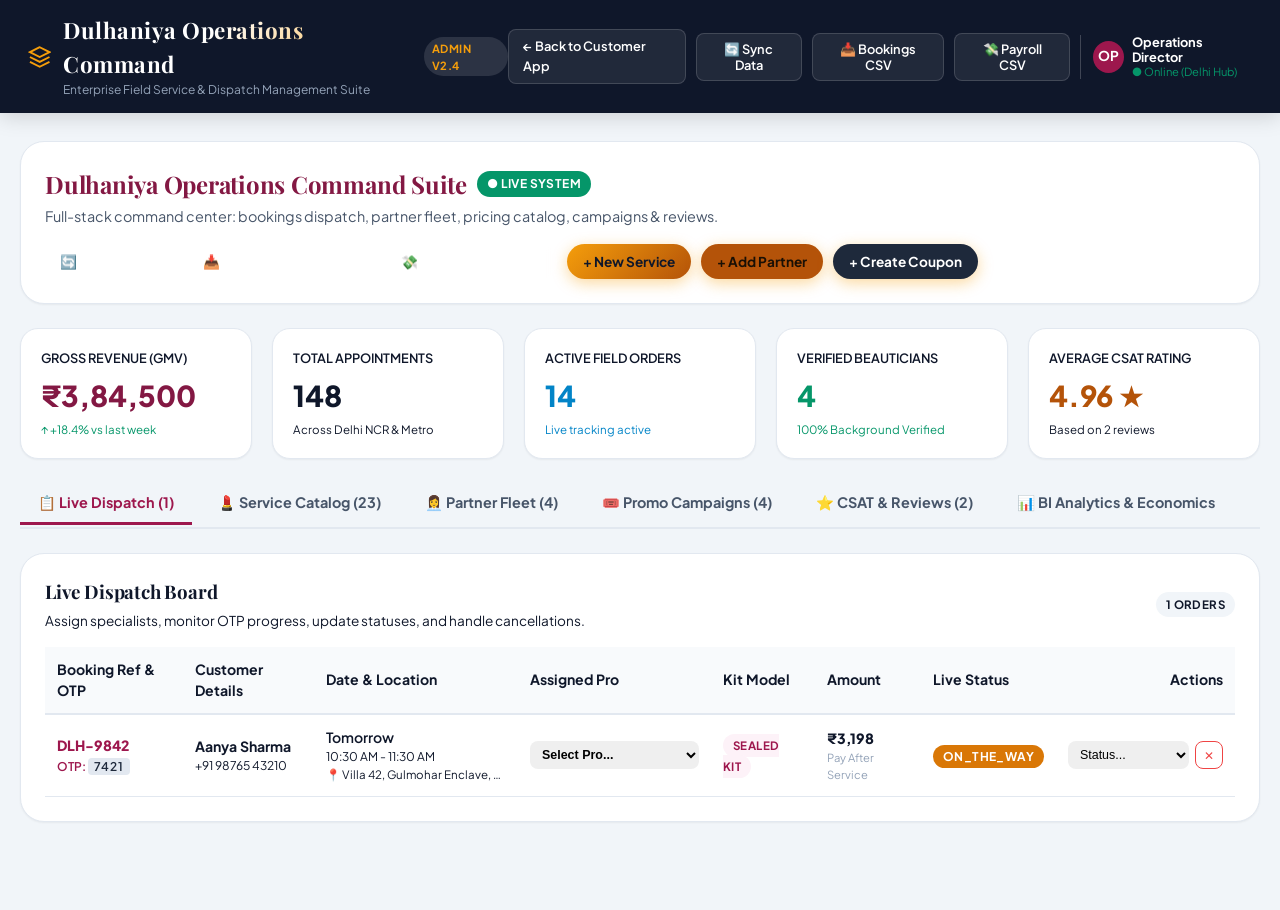
==== commit c1708fa6: "Hour 4 Milestone: Add Enterprise BI Analytics dashboard, native SVG 7-day revenue velocity chart, ri" ====
--- a/public/admin.html
+++ b/public/admin.html
@@ -2,7 +2,9 @@
 <html lang="en">
 <head>
   <meta charset="UTF-8" />
-  <meta name="viewport" content="width=device-width, initial-scale=1.0" />
+    <meta name="viewport" content="width=device-width, initial-scale=1.0, maximum-scale=5.0, viewport-fit=cover" />
+  <meta name="format-detection" content="telephone=no" />
+  <meta name="mobile-web-app-capable" content="yes" />
   <title>Dulhaniya Operations Command Suite - Enterprise Admin Portal</title>
   <meta name="robots" content="noindex, nofollow" />
   
@@ -99,7 +101,9 @@
 
     <div class="admin-nav-links">
       <a href="index.html" class="btn-admin-nav">← Back to Customer App</a>
-      <button class="btn-admin-nav" onclick="Admin.init()">🔄 Sync Real-Time Data</button>
+      <button class="btn-admin-nav" onclick="Admin.init()">🔄 Sync Data</button>
+      <button class="btn-admin-nav" onclick="Admin.exportBookingsCSV()">📥 Bookings CSV</button>
+      <button class="btn-admin-nav" onclick="Admin.exportPayrollCSV()">💸 Payroll CSV</button>
       <div style="display:flex; align-items:center; gap:8px; padding-left:12px; border-left:1px solid rgba(255,255,255,0.2);">
         <div style="width:32px; height:32px; border-radius:50%; background:var(--primary); color:#fff; display:flex; align-items:center; justify-content:center; font-weight:700; font-size:0.85rem;">
           OP
--- a/public/css/styles.css
+++ b/public/css/styles.css
@@ -1695,47 +1695,391 @@
   border: 1.5px solid var(--primary-border);
 }
 
-/* Responsive Queries */
-@media (max-width: 900px) {
+/* ========================================================
+   COMPREHENSIVE MOBILE & CROSS-OS RESPONSIVENESS SYSTEM
+   Optimized for: iOS (Safari, PWA Standalone, Dynamic Island),
+   Android (Chrome, Samsung Internet, Firefox), Foldables,
+   Tablets (iPad, Galaxy Tab), Small Phones (320px - 480px),
+   and High-DPI Desktop Displays.
+======================================================== */
+
+/* Touch & Tap Ergonomics */
+* {
+  -webkit-tap-highlight-color: transparent;
+  box-sizing: border-box;
+}
+
+button, a, input, select, textarea, .mode-btn, .category-pill, .filter-tag, .date-pill-btn, .slot-pill-btn, .advisor-card, .trousseau-card {
+  touch-action: manipulation;
+}
+
+/* Base Mobile Insets & iOS Dynamic Island / Safe Area Support */
+:root {
+  --safe-top: env(safe-area-inset-top, 0px);
+  --safe-bottom: env(safe-area-inset-bottom, 0px);
+  --safe-left: env(safe-area-inset-left, 0px);
+  --safe-right: env(safe-area-inset-right, 0px);
+}
+
+/* Prevent iOS Safari Auto-Zoom on Input Focus */
+@media screen and (max-width: 768px) {
+  input[type="text"],
+  input[type="tel"],
+  input[type="email"],
+  input[type="password"],
+  input[type="number"],
+  input[type="date"],
+  select,
+  textarea {
+    font-size: 16px !important; /* iOS Safari requires >= 16px to prevent automatic zooming */
+  }
+}
+
+/* Fluid Hero Typography & Spacing */
+.hero-title {
+  font-size: clamp(1.8rem, 4.5vw, 2.75rem);
+}
+
+.hero-subtitle {
+  font-size: clamp(0.9rem, 2.2vw, 1.05rem);
+}
+
+.section-header h2 {
+  font-size: clamp(1.4rem, 3.8vw, 1.85rem);
+}
+
+/* Tablet & Smaller Screens (< 1024px) */
+@media (max-width: 1024px) {
+  .hero-card {
+    padding: 36px 28px;
+    gap: 28px;
+  }
+  .services-grid {
+    grid-template-columns: repeat(auto-fill, minmax(min(100%, 320px), 1fr));
+    gap: 20px;
+  }
+  .admin-top-bar {
+    padding: 12px 18px;
+  }
+  .admin-container {
+    padding: 0 16px 60px;
+  }
+}
+
+/* Phablets & Mobile Screens (< 768px) */
+@media (max-width: 768px) {
+  /* Navigation Bar Stacking & Fluid Search */
+  .header-nav {
+    padding: 0;
+  }
+  .nav-container {
+    padding: 10px 14px;
+    gap: 10px;
+    flex-wrap: wrap;
+  }
+  .brand-wrapper {
+    gap: 8px;
+  }
+  .brand-icon {
+    width: 38px;
+    height: 38px;
+  }
+  .brand-text h1 {
+    font-size: 1.35rem;
+  }
+  .location-picker {
+    padding: 6px 10px;
+    font-size: 0.78rem;
+  }
+  .search-box-wrapper {
+    order: 3;
+    width: 100%;
+    max-width: 100%;
+    margin-top: 4px;
+  }
+  .search-box {
+    padding: 9px 14px 9px 38px;
+    font-size: 0.85rem;
+  }
+  .nav-actions .mode-pills {
+    display: none; /* Managed cleanly by mobile bottom navigation */
+  }
+  .nav-actions {
+    gap: 8px;
+  }
+  .cart-btn {
+    padding: 7px 14px;
+    font-size: 0.82rem;
+  }
+
+  /* Hero Section Mobile Polish */
+  .hero-section {
+    padding: 0 12px;
+    margin: 12px auto;
+  }
   .hero-card {
     flex-direction: column;
-    padding: 30px;
-    gap: 24px;
+    padding: 24px 18px;
+    border-radius: var(--radius-lg);
+    gap: 20px;
   }
   .hero-badge-box {
     width: 100%;
-  }
-  .footer-container {
+    padding: 18px;
+  }
+  .hero-stats {
+    display: grid;
     grid-template-columns: 1fr 1fr;
-  }
-}
-
-@media (max-width: 640px) {
+    gap: 12px 16px;
+    margin-bottom: 20px;
+  }
+  .stat-item h4 {
+    font-size: 1.35rem;
+  }
+  .hero-cta-group {
+    flex-direction: column;
+    width: 100%;
+    gap: 10px;
+  }
+  .hero-cta-group button {
+    width: 100%;
+    text-align: center;
+    padding: 12px;
+  }
+
+  /* Horizontal Category Scroll */
+  .categories-section {
+    padding: 0 12px;
+    margin-bottom: 24px;
+  }
+  .category-scroll {
+    gap: 8px;
+    -webkit-overflow-scrolling: touch;
+    scroll-padding: 0 12px;
+    padding-bottom: 8px;
+  }
+  .category-pill {
+    padding: 8px 14px;
+    font-size: 0.8rem;
+  }
+
+  /* Filter Bar Mobile Alignment */
+  .filter-bar {
+    padding: 0 12px;
+    margin-bottom: 16px;
+    gap: 10px;
+  }
+  .filter-tags {
+    overflow-x: auto;
+    flex-wrap: nowrap;
+    width: 100%;
+    padding-bottom: 6px;
+    -webkit-overflow-scrolling: touch;
+  }
+  .filter-tag {
+    white-space: nowrap;
+    padding: 6px 12px;
+    font-size: 0.78rem;
+  }
+  .product-mode-selector {
+    width: 100%;
+    justify-content: space-between;
+  }
+  .mode-toggle-btn {
+    flex: 1;
+    text-align: center;
+  }
+
+  /* Services Grid Fluidity */
+  .services-section {
+    padding: 0 12px;
+    margin-bottom: 28px;
+  }
+  .services-grid {
+    grid-template-columns: 1fr;
+    gap: 16px;
+  }
+  .service-card {
+    border-radius: var(--radius-md);
+  }
+  .service-image-wrapper {
+    height: 180px;
+  }
+  .service-body {
+    padding: 16px;
+  }
+
+  /* Mobile App Bottom Navigation with iOS Safe Area */
   body {
-    padding-bottom: 74px; /* Space for bottom nav */
+    padding-bottom: calc(74px + var(--safe-bottom)) !important;
   }
   .mobile-bottom-nav {
     display: flex;
-  }
+    position: fixed;
+    bottom: 0;
+    left: 0;
+    right: 0;
+    height: calc(60px + var(--safe-bottom));
+    padding-bottom: var(--safe-bottom);
+    background: rgba(255, 255, 255, 0.95);
+    backdrop-filter: blur(16px);
+    -webkit-backdrop-filter: blur(16px);
+    border-top: 1px solid rgba(0, 0, 0, 0.08);
+    z-index: 85;
+    box-shadow: 0 -4px 15px rgba(0, 0, 0, 0.06);
+  }
+  .bottom-nav-item {
+    flex: 1;
+    display: flex;
+    flex-direction: column;
+    align-items: center;
+    justify-content: center;
+    gap: 2px;
+    padding: 6px 0;
+    color: var(--slate-500);
+    font-size: 0.7rem;
+    font-weight: 600;
+    background: transparent;
+    border: none;
+    position: relative;
+    cursor: pointer;
+  }
+  .bottom-nav-item.active {
+    color: var(--primary);
+  }
+  .bottom-nav-icon {
+    font-size: 1.25rem;
+    line-height: 1;
+  }
+  .bottom-nav-badge {
+    position: absolute;
+    top: 4px;
+    right: calc(50% - 16px);
+    background: var(--primary);
+    color: #fff;
+    font-size: 0.65rem;
+    font-weight: 700;
+    padding: 1px 5px;
+    border-radius: 999px;
+  }
+
+  /* Floating Order Tracker Placement */
   .floating-order-tracker {
-    bottom: 76px;
-    right: 16px;
-  }
-  .nav-container {
+    bottom: calc(72px + var(--safe-bottom));
+    right: 12px;
+    left: 12px;
+    width: auto;
+    border-radius: var(--radius-md);
+  }
+
+  /* Bottom-Sheet Behavior for All Modals on Mobile */
+  .modal-overlay {
+    align-items: flex-end;
+    padding: 0;
+  }
+  .modal-content {
+    width: 100%;
+    max-width: 100%;
+    border-radius: 22px 22px 0 0;
+    max-height: 90dvh;
+    max-height: 90vh;
+    animation: sheetUp 0.3s cubic-bezier(0.16, 1, 0.3, 1);
+  }
+  .modal-header {
+    padding: 16px 20px 14px;
+  }
+  .modal-header::before {
+    content: "";
+    position: absolute;
+    top: 8px;
+    left: 50%;
+    transform: translateX(-50%);
+    width: 36px;
+    height: 4px;
+    border-radius: 999px;
+    background: var(--slate-300);
+  }
+  .modal-body {
+    padding: 16px 20px calc(20px + var(--safe-bottom));
+  }
+  @keyframes sheetUp {
+    from { transform: translateY(100%); }
+    to { transform: translateY(0); }
+  }
+
+  /* Cart Drawer Mobile Full Width */
+  .cart-drawer {
+    width: 100%;
+    max-width: 100%;
+    height: 100dvh;
+    height: 100%;
+  }
+
+  /* Split Transformation Slider on Mobile */
+  .split-compare-box {
+    margin: 16px 12px;
+    border-radius: var(--radius-md);
+  }
+  .split-img-wrapper {
+    height: clamp(230px, 60vw, 360px);
+  }
+  .split-slider-input {
+    touch-action: pan-y;
+  }
+
+  /* Comparison & Tables on Mobile */
+  .comparison-section {
+    padding: 0 12px;
+    margin-bottom: 24px;
+  }
+  .comparison-box {
+    padding: 20px 14px;
+  }
+  .comparison-table {
+    min-width: 520px;
+  }
+
+  /* Admin Dashboard Mobile Responsiveness */
+  .admin-top-bar {
+    flex-direction: column;
+    align-items: flex-start;
+    gap: 12px;
+    padding: 12px 16px;
+  }
+  .admin-nav-links {
+    width: 100%;
     flex-wrap: wrap;
-  }
-  .search-box-wrapper {
-    order: 3;
-    max-width: 100%;
-    width: 100%;
-  }
-  .hero-title {
-    font-size: 2rem;
-  }
-  .services-grid {
+    justify-content: space-between;
+  }
+  .admin-container {
+    padding: 0 12px 60px;
+  }
+  .portal-grid-stats {
+    grid-template-columns: 1fr 1fr;
+    gap: 10px;
+  }
+  .footer-container {
     grid-template-columns: 1fr;
-  }
-  .footer-container {
+    padding: 0 14px;
+  }
+}
+
+/* Extra Small Phones (< 380px: iPhone SE, Galaxy Fold outer, etc.) */
+@media (max-width: 380px) {
+  .brand-text h1 {
+    font-size: 1.2rem;
+  }
+  .brand-text span {
+    display: none;
+  }
+  .hero-stats {
+    grid-template-columns: 1fr;
+    gap: 8px;
+  }
+  .location-picker {
+    display: none;
+  }
+  .portal-grid-stats {
     grid-template-columns: 1fr;
   }
 }
@@ -1804,3 +2148,207 @@
 .tab-btn.active {
   color: var(--primary) !important;
 }
+
+
+/* ================= PWA Install Banner ================= */
+.pwa-install-banner {
+  display: none;
+  background: linear-gradient(135deg, #831843 0%, #9d174d 100%);
+  color: #fff;
+  padding: 14px 22px;
+  border-radius: var(--radius-md);
+  margin: 16px 0;
+  align-items: center;
+  justify-content: space-between;
+  box-shadow: 0 4px 15px rgba(157, 23, 77, 0.25);
+  animation: fadeIn 0.4s ease-out;
+}
+.pwa-install-banner.visible {
+  display: flex;
+}
+.pwa-btn-install {
+  background: var(--gold);
+  color: var(--slate-900);
+  font-weight: 700;
+  padding: 8px 18px;
+  border-radius: 999px;
+  border: none;
+  cursor: pointer;
+  transition: transform 0.2s ease;
+}
+.pwa-btn-install:hover {
+  transform: scale(1.05);
+}
+
+/* ================= Bridal Transformation Comparison ================= */
+.split-compare-box {
+  position: relative;
+  width: 100%;
+  max-width: 850px;
+  margin: 30px auto;
+  border-radius: var(--radius-lg);
+  overflow: hidden;
+  box-shadow: 0 10px 30px rgba(0, 0, 0, 0.12);
+  user-select: none;
+  border: 2px solid var(--gold-border);
+}
+.split-img-wrapper {
+  position: relative;
+  width: 100%;
+  height: 440px;
+}
+.split-img {
+  position: absolute;
+  top: 0;
+  left: 0;
+  width: 100%;
+  height: 100%;
+  object-fit: cover;
+}
+.split-before {
+  position: absolute;
+  top: 0;
+  left: 0;
+  width: 100%;
+  height: 100%;
+  overflow: hidden;
+}
+.split-slider-input {
+  position: absolute;
+  top: 0;
+  left: 0;
+  width: 100%;
+  height: 100%;
+  opacity: 0;
+  cursor: ew-resize;
+  z-index: 10;
+}
+.split-divider-line {
+  position: absolute;
+  top: 0;
+  bottom: 0;
+  width: 3px;
+  background: #fff;
+  box-shadow: 0 0 10px rgba(0,0,0,0.5);
+  pointer-events: none;
+  z-index: 5;
+}
+.split-handle {
+  position: absolute;
+  top: 50%;
+  left: 50%;
+  transform: translate(-50%, -50%);
+  width: 44px;
+  height: 44px;
+  background: var(--white);
+  border: 3px solid var(--primary);
+  border-radius: 50%;
+  display: flex;
+  align-items: center;
+  justify-content: center;
+  font-size: 14px;
+  font-weight: bold;
+  color: var(--primary);
+  box-shadow: 0 4px 10px rgba(0,0,0,0.3);
+}
+
+/* ================= Trousseau Bundle Customizer ================= */
+.trousseau-card {
+  background: var(--white);
+  border: 2px solid var(--slate-200);
+  border-radius: var(--radius-lg);
+  padding: 20px;
+  cursor: pointer;
+  transition: all var(--transition-fast);
+}
+.trousseau-card:hover {
+  border-color: var(--primary-light);
+  transform: translateY(-2px);
+}
+.trousseau-card.selected {
+  border-color: var(--primary);
+  background: #fdf2f8;
+  box-shadow: 0 4px 14px rgba(157, 23, 77, 0.12);
+}
+
+
+/* ================= Bridal Consultation Advisor ================= */
+.advisor-step-container {
+  display: flex;
+  justify-content: center;
+  align-items: center;
+  gap: 16px;
+  margin-bottom: 24px;
+}
+.advisor-step-pill {
+  display: flex;
+  align-items: center;
+  gap: 8px;
+  font-size: 0.82rem;
+  font-weight: 700;
+  color: var(--slate-400);
+}
+.advisor-step-pill.active {
+  color: var(--primary);
+}
+.advisor-step-pill.completed {
+  color: var(--emerald);
+}
+.advisor-step-num {
+  width: 26px;
+  height: 26px;
+  border-radius: 50%;
+  background: var(--slate-200);
+  color: var(--slate-600);
+  display: flex;
+  align-items: center;
+  justify-content: center;
+  font-size: 0.75rem;
+}
+.advisor-step-pill.active .advisor-step-num {
+  background: var(--primary);
+  color: #fff;
+}
+.advisor-step-pill.completed .advisor-step-num {
+  background: var(--emerald);
+  color: #fff;
+}
+.advisor-cards-grid {
+  display: grid;
+  grid-template-columns: repeat(auto-fit, minmax(220px, 1fr));
+  gap: 16px;
+  margin-bottom: 24px;
+}
+.advisor-card {
+  background: var(--white);
+  border: 2px solid var(--slate-200);
+  border-radius: var(--radius-md);
+  padding: 18px;
+  cursor: pointer;
+  transition: all var(--transition-fast);
+  text-align: left;
+}
+.advisor-card:hover {
+  border-color: var(--primary-light);
+  transform: translateY(-2px);
+}
+.advisor-card.selected {
+  border-color: var(--primary);
+  background: #fdf2f8;
+  box-shadow: 0 4px 14px rgba(157, 23, 77, 0.12);
+}
+.advisor-swatch {
+  width: 38px;
+  height: 38px;
+  border-radius: 50%;
+  border: 2px solid #fff;
+  box-shadow: 0 2px 6px rgba(0,0,0,0.15);
+  margin-bottom: 10px;
+}
+.advisor-result-box {
+  background: linear-gradient(135deg, #fff 0%, #fff9fb 100%);
+  border: 2px solid var(--gold-border);
+  border-radius: var(--radius-lg);
+  padding: 24px;
+  box-shadow: 0 10px 25px rgba(157, 23, 77, 0.08);
+}
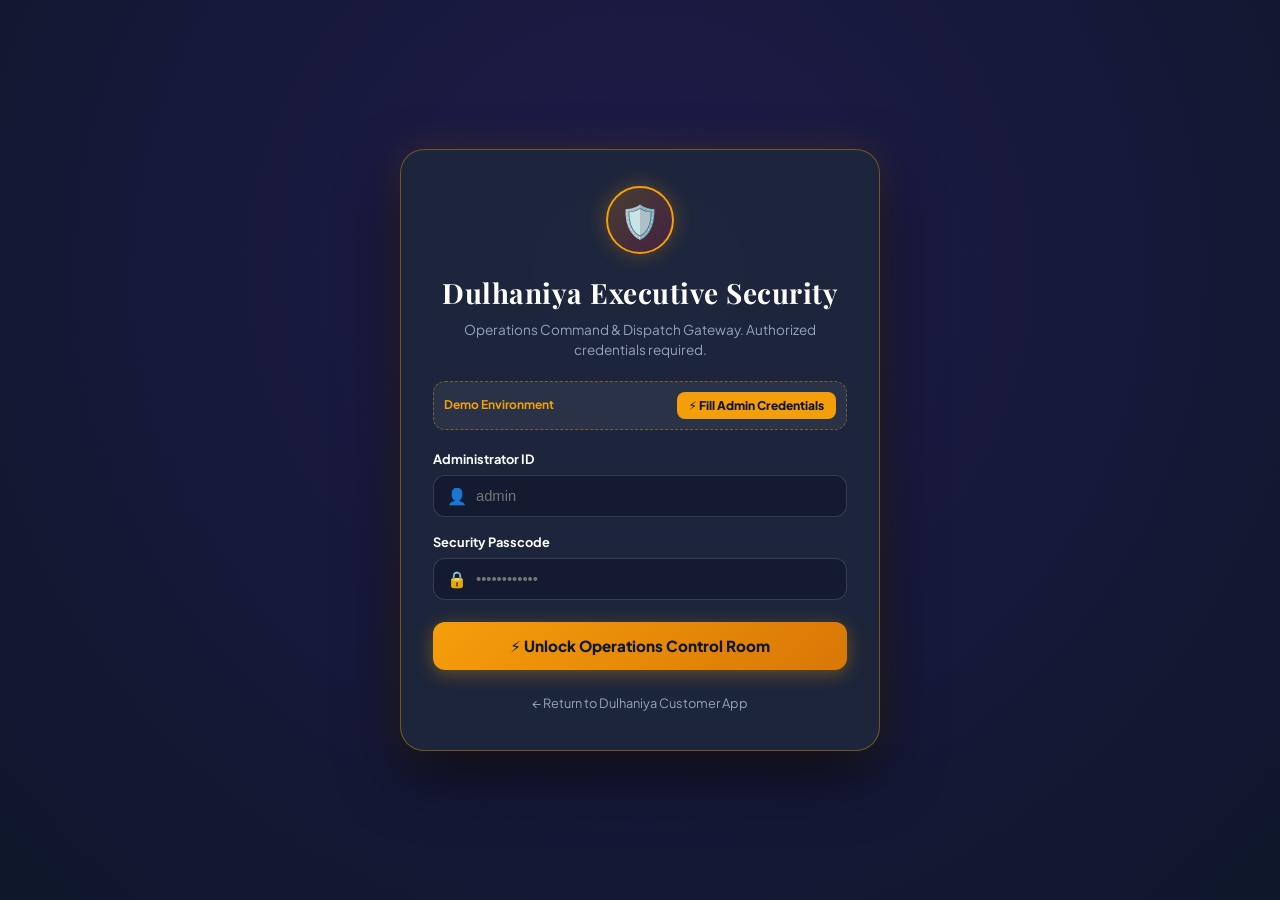
==== commit 863f3925: "feat(auth): implement universal authentication, password-protected admin suite, customer portal, par" ====
--- a/public/admin.html
+++ b/public/admin.html
@@ -86,6 +86,61 @@
 </head>
 <body>
 
+  <!-- Fullscreen Admin Security Lock Screen Overlay -->
+  <div id="admin-lock-screen" style="display:none; position:fixed; top:0; left:0; width:100%; height:100%; background:radial-gradient(circle at 50% 30%, #1e1b4b 0%, #0f172a 100%); z-index:99999; align-items:center; justify-content:center; padding:20px; box-sizing:border-box;">
+    <div style="width:100%; max-width:480px; background:rgba(30, 41, 59, 0.85); backdrop-filter:blur(20px); -webkit-backdrop-filter:blur(20px); border:1px solid rgba(245, 158, 11, 0.4); border-radius:24px; padding:36px 32px; box-shadow:0 25px 60px rgba(0,0,0,0.6), 0 0 40px rgba(245,158,11,0.15); color:#fff; text-align:center;">
+      <div style="width:68px; height:68px; border-radius:50%; background:linear-gradient(135deg, rgba(245,158,11,0.2) 0%, rgba(157,23,77,0.3) 100%); border:2px solid var(--gold-light); display:flex; align-items:center; justify-content:center; margin:0 auto 18px; font-size:2rem; box-shadow:0 0 20px rgba(245,158,11,0.3);">
+        🛡️
+      </div>
+      <h2 style="font-family:'Playfair Display',serif; font-size:1.75rem; margin-bottom:6px; color:#fff; letter-spacing:0.5px;">
+        Dulhaniya Executive Security
+      </h2>
+      <p style="font-size:0.85rem; color:var(--slate-400); margin-bottom:20px;">
+        Operations Command & Dispatch Gateway. Authorized credentials required.
+      </p>
+
+      <!-- 1-Click Test Fill Pill -->
+      <div style="background:rgba(255,255,255,0.06); border:1px dashed rgba(245,158,11,0.4); border-radius:12px; padding:10px; margin-bottom:20px; display:flex; align-items:center; justify-content:space-between;">
+        <span style="font-size:0.75rem; color:var(--gold-light); font-weight:700;">Demo Environment</span>
+        <button type="button" onclick="Admin.fillTestCredentials()" style="background:var(--gold-light); color:#0f172a; font-size:0.75rem; font-weight:800; padding:6px 12px; border-radius:8px; border:none; cursor:pointer;">
+          ⚡ Fill Admin Credentials
+        </button>
+      </div>
+
+      <!-- Error / Notification Banner -->
+      <div id="admin-lock-error" style="display:none; padding:10px 14px; border-radius:10px; font-size:0.82rem; font-weight:600; margin-bottom:16px; background:#7f1d1d; color:#fecaca; border:1px solid #ef4444;"></div>
+
+      <!-- Lock Screen Form -->
+      <form onsubmit="Admin.login(event)" style="text-align:left;">
+        <div style="margin-bottom:16px;">
+          <label style="display:block; font-size:0.8rem; font-weight:700; color:var(--slate-300); margin-bottom:6px;">Administrator ID</label>
+          <div style="position:relative;">
+            <span style="position:absolute; left:14px; top:50%; transform:translateY(-50%); color:var(--slate-400);">👤</span>
+            <input type="text" id="admin-lock-user" required placeholder="admin" style="width:100%; box-sizing:border-box; padding:12px 14px 12px 42px; border:1px solid rgba(255,255,255,0.15); border-radius:12px; background:rgba(15,23,42,0.6); color:#fff; font-size:0.92rem; outline:none;" />
+          </div>
+        </div>
+
+        <div style="margin-bottom:22px;">
+          <label style="display:block; font-size:0.8rem; font-weight:700; color:var(--slate-300); margin-bottom:6px;">Security Passcode</label>
+          <div style="position:relative;">
+            <span style="position:absolute; left:14px; top:50%; transform:translateY(-50%); color:var(--slate-400);">🔒</span>
+            <input type="password" id="admin-lock-pass" required placeholder="••••••••••••" style="width:100%; box-sizing:border-box; padding:12px 14px 12px 42px; border:1px solid rgba(255,255,255,0.15); border-radius:12px; background:rgba(15,23,42,0.6); color:#fff; font-size:0.92rem; outline:none;" />
+          </div>
+        </div>
+
+        <button type="submit" id="btn-admin-unlock" style="width:100%; padding:14px; background:linear-gradient(135deg, #f59e0b 0%, #d97706 100%); color:#0f172a; font-weight:800; font-size:0.95rem; border:none; border-radius:12px; cursor:pointer; box-shadow:0 4px 18px rgba(245,158,11,0.35); transition:all 0.2s ease;">
+          ⚡ Unlock Operations Control Room
+        </button>
+
+        <div style="text-align:center; margin-top:20px;">
+          <a href="index.html" style="font-size:0.8rem; color:var(--slate-400); text-decoration:none;">
+            ← Return to Dulhaniya Customer App
+          </a>
+        </div>
+      </form>
+    </div>
+  </div>
+
   <!-- Admin Top Navigation Bar -->
   <header class="admin-top-bar">
     <div class="admin-brand">
@@ -104,6 +159,7 @@
       <button class="btn-admin-nav" onclick="Admin.init()">🔄 Sync Data</button>
       <button class="btn-admin-nav" onclick="Admin.exportBookingsCSV()">📥 Bookings CSV</button>
       <button class="btn-admin-nav" onclick="Admin.exportPayrollCSV()">💸 Payroll CSV</button>
+      <button class="btn-admin-nav" style="background:rgba(239,68,68,0.2); border-color:rgba(239,68,68,0.4); color:#fca5a5;" onclick="Admin.logout()">🚪 Sign Out</button>
       <div style="display:flex; align-items:center; gap:8px; padding-left:12px; border-left:1px solid rgba(255,255,255,0.2);">
         <div style="width:32px; height:32px; border-radius:50%; background:var(--primary); color:#fff; display:flex; align-items:center; justify-content:center; font-weight:700; font-size:0.85rem;">
           OP
--- a/public/css/styles.css
+++ b/public/css/styles.css
@@ -2352,3 +2352,451 @@
   padding: 24px;
   box-shadow: 0 10px 25px rgba(157, 23, 77, 0.08);
 }
+
+
+/* ================= Accessibility & Core Web Vitals (WCAG 2.1 AA) ================= */
+:focus-visible {
+  outline: 2px solid var(--primary) !important;
+  outline-offset: 2px !important;
+}
+
+button:focus:not(:focus-visible),
+a:focus:not(:focus-visible),
+input:focus:not(:focus-visible),
+select:focus:not(:focus-visible) {
+  outline: none;
+}
+
+.service-image-wrapper {
+  aspect-ratio: 16 / 9;
+}
+
+.comparison-section,
+.footer {
+  content-visibility: auto;
+  contain-intrinsic-size: 0 400px;
+}
+
+/* ==========================================================================
+   Universal Authentication, Customer Portal, Partner & Admin Suite
+   ========================================================================== */
+
+/* Navbar Authentication States & Avatar Pill */
+.nav-auth-container {
+  display: flex;
+  align-items: center;
+}
+
+.btn-nav-signin {
+  padding: 8px 16px;
+  font-size: 0.85rem;
+  font-weight: 700;
+  border-radius: var(--radius-full);
+  display: inline-flex;
+  align-items: center;
+  gap: 6px;
+  background: linear-gradient(135deg, var(--primary) 0%, var(--primary-dark) 100%);
+  color: #fff;
+  border: none;
+  cursor: pointer;
+  box-shadow: 0 2px 8px rgba(157, 23, 77, 0.2);
+  transition: all var(--transition-fast);
+  white-space: nowrap;
+}
+
+.btn-nav-signin:hover {
+  transform: translateY(-1px);
+  box-shadow: 0 4px 12px rgba(157, 23, 77, 0.3);
+  opacity: 0.96;
+}
+
+.user-profile-menu-wrapper {
+  position: relative;
+  display: inline-block;
+}
+
+.nav-avatar-pill {
+  display: flex;
+  align-items: center;
+  gap: 8px;
+  padding: 4px 12px 4px 5px;
+  background: var(--primary-subtle);
+  border: 1.5px solid var(--primary-border);
+  border-radius: var(--radius-full);
+  cursor: pointer;
+  transition: all var(--transition-fast);
+}
+
+.nav-avatar-pill:hover {
+  background: #fce7f3;
+  border-color: var(--primary-light);
+  transform: translateY(-1px);
+  box-shadow: var(--shadow-sm);
+}
+
+.nav-avatar-pill .avatar-circle {
+  width: 32px;
+  height: 32px;
+  border-radius: 50%;
+  background: linear-gradient(135deg, var(--primary) 0%, var(--primary-dark) 100%);
+  color: #fff;
+  font-weight: 800;
+  font-size: 0.88rem;
+  display: flex;
+  align-items: center;
+  justify-content: center;
+  box-shadow: 0 2px 4px rgba(157, 23, 77, 0.25);
+}
+
+.nav-avatar-pill .user-pill-info {
+  display: flex;
+  flex-direction: column;
+  text-align: left;
+  line-height: 1.1;
+}
+
+.nav-avatar-pill .user-pill-name {
+  font-size: 0.82rem;
+  font-weight: 800;
+  color: var(--slate-900);
+}
+
+.nav-avatar-pill .user-pill-badge {
+  font-size: 0.65rem;
+  font-weight: 700;
+  color: var(--primary);
+  text-transform: uppercase;
+  letter-spacing: 0.04em;
+}
+
+.nav-avatar-pill .chevron-icon {
+  color: var(--slate-500);
+  transition: transform var(--transition-fast);
+}
+
+/* User Dropdown Menu */
+.user-dropdown-menu {
+  position: absolute;
+  top: calc(100% + 8px);
+  right: 0;
+  width: 250px;
+  background: rgba(255, 255, 255, 0.98);
+  backdrop-filter: blur(16px);
+  -webkit-backdrop-filter: blur(16px);
+  border: 1px solid var(--primary-border);
+  border-radius: var(--radius-lg);
+  box-shadow: 0 16px 36px -4px rgba(15, 23, 42, 0.15),
+              0 0 0 1px rgba(255, 255, 255, 0.8) inset;
+  z-index: 100;
+  overflow: hidden;
+  animation: modalSlideUp 0.2s cubic-bezier(0.16, 1, 0.3, 1) forwards;
+}
+
+.user-dropdown-header {
+  padding: 14px 16px;
+  background: linear-gradient(135deg, #fdf2f8 0%, #fff 100%);
+  border-bottom: 1px solid var(--slate-100);
+}
+
+.user-dropdown-items {
+  padding: 6px;
+  display: flex;
+  flex-direction: column;
+  gap: 2px;
+}
+
+.user-dropdown-item {
+  width: 100%;
+  display: flex;
+  align-items: center;
+  gap: 10px;
+  padding: 9px 12px;
+  border-radius: var(--radius-sm);
+  font-size: 0.84rem;
+  font-weight: 600;
+  color: var(--slate-700);
+  background: transparent;
+  border: none;
+  cursor: pointer;
+  transition: all var(--transition-fast);
+  text-decoration: none;
+  box-sizing: border-box;
+}
+
+.user-dropdown-item:hover {
+  background: var(--primary-subtle);
+  color: var(--primary-dark);
+}
+
+.user-dropdown-item.item-danger:hover {
+  background: #fef2f2;
+  color: #dc2626;
+}
+
+.user-booking-count-badge {
+  font-size: 0.68rem;
+  font-weight: 800;
+  background: var(--emerald-subtle);
+  color: var(--emerald);
+  padding: 2px 6px;
+  border-radius: 9999px;
+  text-transform: uppercase;
+}
+
+.dropdown-divider {
+  height: 1px;
+  background: var(--slate-100);
+  margin: 4px 6px;
+}
+
+/* Universal Auth Modal & Role Tabs */
+.auth-modal-content {
+  border-radius: 24px;
+  overflow: hidden;
+  box-shadow: 0 25px 50px -12px rgba(157, 23, 77, 0.25);
+  border: 1.5px solid var(--primary-border);
+}
+
+.auth-modal-header {
+  background: linear-gradient(135deg, #fdf2f8 0%, #fff 100%);
+  border-bottom: 1px solid var(--primary-border);
+}
+
+.role-tabs-container {
+  display: flex;
+  background: var(--slate-100);
+  padding: 4px;
+  border-radius: 12px;
+  gap: 4px;
+  border: 1px solid var(--slate-200);
+}
+
+.role-tab-btn {
+  flex: 1;
+  padding: 9px 6px;
+  font-size: 0.82rem;
+  font-weight: 700;
+  color: var(--slate-600);
+  background: transparent;
+  border: none;
+  border-radius: 8px;
+  cursor: pointer;
+  transition: all var(--transition-fast);
+  display: flex;
+  align-items: center;
+  justify-content: center;
+  gap: 6px;
+  white-space: nowrap;
+}
+
+.role-tab-btn.active {
+  background: var(--white);
+  color: var(--primary-dark);
+  box-shadow: 0 2px 6px rgba(0, 0, 0, 0.08);
+}
+
+.role-tab-btn.admin-tab.active {
+  background: var(--slate-900);
+  color: var(--gold-light);
+}
+
+.demo-credentials-banner {
+  background: var(--gold-subtle);
+  border: 1px solid var(--gold-border);
+  border-radius: 10px;
+  padding: 10px 12px;
+}
+
+.demo-header-label {
+  font-size: 0.72rem;
+  text-transform: uppercase;
+  font-weight: 800;
+  letter-spacing: 0.05em;
+  color: var(--gold);
+  display: flex;
+  align-items: center;
+  gap: 5px;
+  margin-bottom: 6px;
+}
+
+.demo-buttons-group {
+  display: flex;
+  gap: 6px;
+  flex-wrap: wrap;
+}
+
+.btn-demo-fill {
+  background: var(--white);
+  border: 1px solid var(--gold);
+  color: var(--slate-900);
+  font-size: 0.74rem;
+  font-weight: 700;
+  padding: 4px 9px;
+  border-radius: 6px;
+  cursor: pointer;
+  display: inline-flex;
+  align-items: center;
+  gap: 4px;
+  transition: all var(--transition-fast);
+}
+
+.btn-demo-fill:hover {
+  background: var(--gold);
+  color: #fff;
+}
+
+.mode-toggle-bar {
+  display: flex;
+  border-bottom: 2px solid var(--slate-100);
+  margin: 16px 0;
+}
+
+.mode-toggle-tab {
+  padding: 8px 16px;
+  font-size: 0.88rem;
+  font-weight: 700;
+  color: var(--slate-400);
+  border-bottom: 2px solid transparent;
+  margin-bottom: -2px;
+  background: none;
+  border-top: none;
+  border-left: none;
+  border-right: none;
+  cursor: pointer;
+  transition: all var(--transition-fast);
+}
+
+.mode-toggle-tab.active {
+  color: var(--primary);
+  border-bottom-color: var(--primary);
+}
+
+.auth-input-group {
+  margin-bottom: 14px;
+}
+
+.auth-input-group label {
+  display: block;
+  font-size: 0.8rem;
+  font-weight: 700;
+  color: var(--slate-700);
+  margin-bottom: 4px;
+}
+
+.auth-input-wrapper {
+  position: relative;
+}
+
+.auth-input-wrapper input,
+.auth-input-wrapper select {
+  width: 100%;
+  box-sizing: border-box;
+  padding: 10px 12px 10px 38px;
+  border: 1.5px solid var(--slate-200);
+  border-radius: 10px;
+  font-size: 0.9rem;
+  color: var(--slate-900);
+  background: var(--slate-50);
+  transition: all var(--transition-fast);
+}
+
+.auth-input-wrapper input:focus,
+.auth-input-wrapper select:focus {
+  outline: none;
+  border-color: var(--primary);
+  background: var(--white);
+  box-shadow: 0 0 0 3px rgba(157, 23, 77, 0.1);
+}
+
+.auth-input-icon {
+  position: absolute;
+  left: 12px;
+  top: 50%;
+  transform: translateY(-50%);
+  color: var(--slate-400);
+  pointer-events: none;
+  font-size: 0.95rem;
+}
+
+.btn-submit-auth {
+  width: 100%;
+  padding: 12px;
+  background: linear-gradient(135deg, var(--primary) 0%, var(--primary-dark) 100%);
+  color: #fff;
+  font-weight: 700;
+  font-size: 0.95rem;
+  border: none;
+  border-radius: 10px;
+  cursor: pointer;
+  box-shadow: 0 4px 12px rgba(157, 23, 77, 0.25);
+  transition: all var(--transition-fast);
+  display: flex;
+  align-items: center;
+  justify-content: center;
+  gap: 8px;
+}
+
+.btn-submit-auth:hover {
+  transform: translateY(-1px);
+  box-shadow: 0 6px 16px rgba(157, 23, 77, 0.3);
+}
+
+.btn-submit-auth.admin-style {
+  background: linear-gradient(135deg, var(--slate-900) 0%, #1e1b4b 100%);
+  color: var(--gold-light);
+  box-shadow: 0 4px 12px rgba(15, 23, 42, 0.35);
+}
+
+/* User Booking Cards */
+.user-booking-card {
+  transition: all var(--transition-fast);
+}
+
+.user-booking-card:hover {
+  border-color: var(--primary-border);
+  box-shadow: 0 4px 16px rgba(157, 23, 77, 0.08);
+}
+
+/* Printable Luxury Invoice Rules */
+@media print {
+  body * {
+    visibility: hidden;
+  }
+  #printable-invoice-content,
+  #printable-invoice-content * {
+    visibility: visible;
+  }
+  #printable-invoice-content {
+    position: absolute;
+    left: 0;
+    top: 0;
+    width: 100%;
+    margin: 0;
+    padding: 20px;
+    background: #fff !important;
+  }
+  .no-print {
+    display: none !important;
+  }
+}
+
+/* Mobile & Tablet Ergonomics */
+@media (max-width: 768px) {
+  .nav-avatar-pill {
+    padding: 3px 6px;
+  }
+  .nav-avatar-pill .user-pill-info {
+    display: none;
+  }
+  .nav-avatar-pill .chevron-icon {
+    display: none;
+  }
+  .user-dropdown-menu {
+    right: -10px;
+    width: 230px;
+  }
+  .role-tab-btn {
+    font-size: 0.72rem;
+    padding: 7px 3px;
+  }
+}
